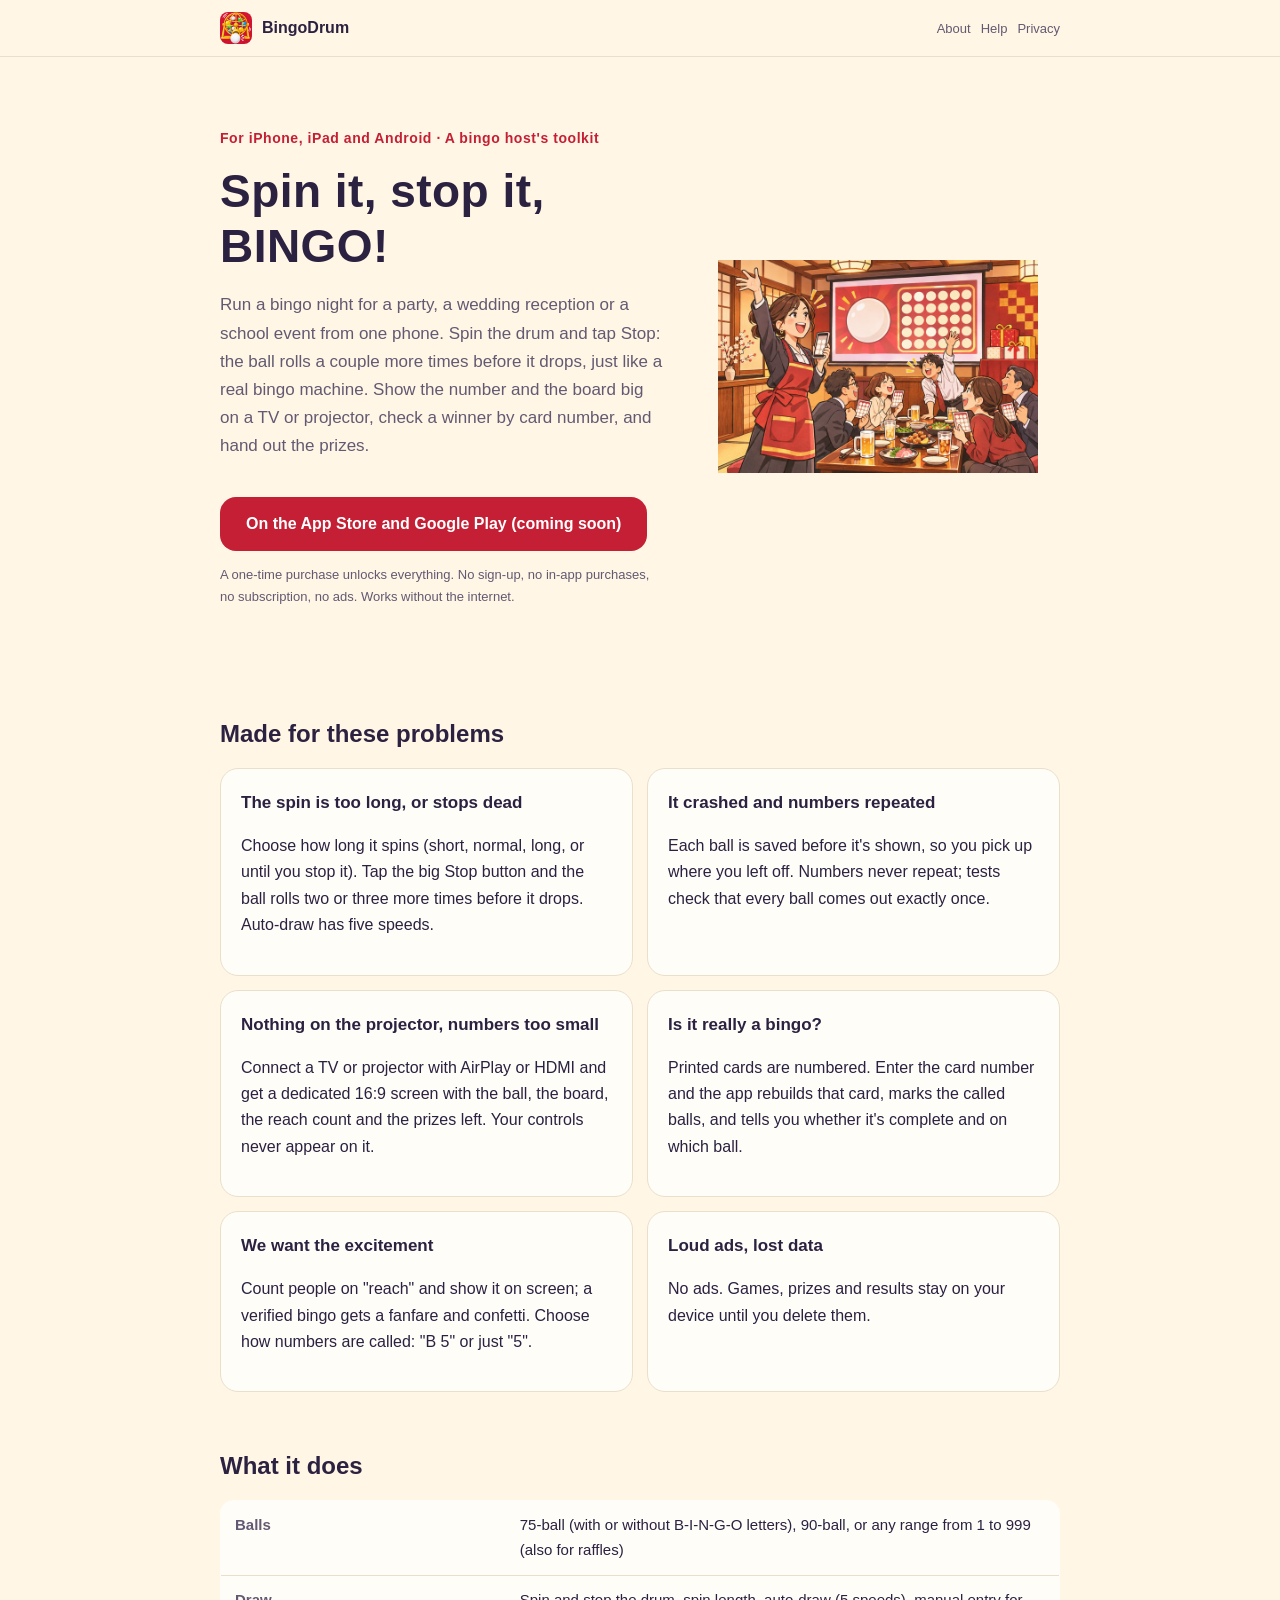
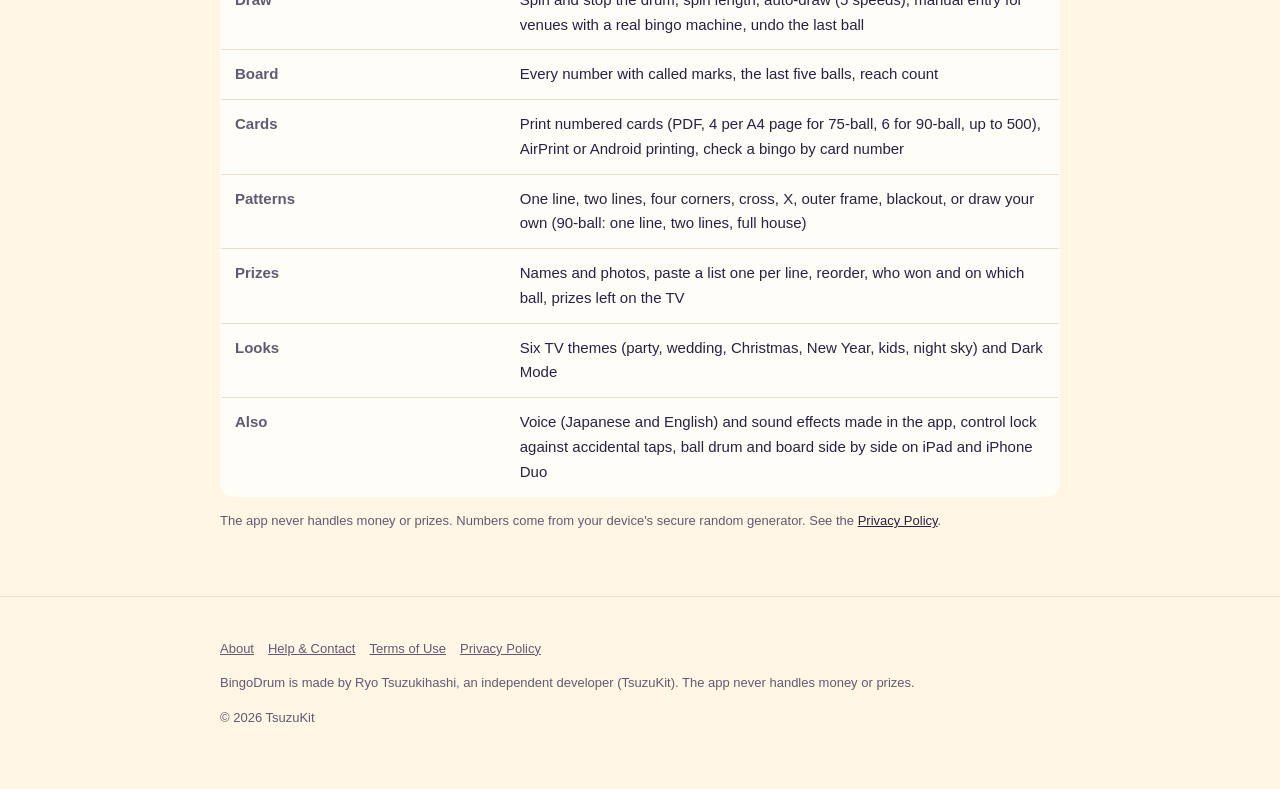
==== index.html @ 7516495e "ガラガラビンゴのサイトを公開" ====
<!DOCTYPE html>
<html lang="ja" data-title-ja="ガラガラビンゴ｜ビンゴマシーン・ビンゴカード作成・抽選アプリ（iPhone・iPad・Android）" data-title-en="BingoDrum | Bingo caller, card maker and number draw">
<head>
<meta charset="UTF-8">
<meta name="viewport" content="width=device-width, initial-scale=1">
<script>(function(){var l=navigator.languages&&navigator.languages.length?navigator.languages:[navigator.language||"ja"],p="en";for(var i=0;i<l.length;i++){var c=String(l[i]).toLowerCase();if(c.indexOf("ja")===0){p="ja";break}if(c.indexOf("en")===0){p="en";break}}var d=document.documentElement;d.lang=p;var t=d.getAttribute("data-title-"+p);if(t){document.title=t}})();</script>
<title>ガラガラビンゴ｜ビンゴマシーン・ビンゴカード作成・抽選アプリ（iPhone・iPad・Android）</title>
<meta name="description" content="忘年会・結婚式の二次会・子ども会のビンゴ大会を、スマホ1台で。回して止めるビンゴマシーン、テレビに映す大きな盤、カードの印刷とビンゴの確かめ、景品の進行。広告なし・買い切り。 / Run a bingo night from one phone: a spinning drum you stop yourself, a big board for the TV, printable cards with instant checks, and prizes. No ads, one-time purchase.">
<meta property="og:title" content="ガラガラビンゴ｜ビンゴマシーン・ビンゴカード作成・抽選アプリ（iPhone・iPad・Android）">
<meta property="og:description" content="忘年会・結婚式の二次会・子ども会のビンゴ大会を、スマホ1台で。回して止めるビンゴマシーン、テレビに映す大きな盤、カードの印刷とビンゴの確かめ、景品の進行。広告なし・買い切り。">
<meta property="og:type" content="website">
<meta property="og:url" content="https://bingodrum.tsuzukit.com/">
<meta property="og:image" content="https://bingodrum.tsuzukit.com/assets/og.jpg">
<link rel="icon" href="assets/icon.png">
<link rel="apple-touch-icon" href="assets/icon.png">
<link rel="stylesheet" href="style.css">
</head>
<body>
<div data-l="ja" lang="ja">
<header class="site"><div class="wrap">
<a class="brand" href="./"><img src="assets/icon.png" alt="" width="32" height="32">ガラガラビンゴ</a>
<nav class="site"><a href="./">紹介</a><a href="support.html">使い方</a><a href="privacy.html">プライバシー</a></nav>
</div></header>
<main class="wrap">
<section class="hero">
<div>
<p class="eyebrow">iPhone・iPad・Android 向け・ビンゴ大会の幹事の道具</p>
<h1>回して、止めて、<br>ビンゴ！</h1>
<p class="lead">忘年会・結婚式の二次会・子ども会のビンゴ大会を、スマホ1台で。手元で回して止めると、2〜3回ころがって玉が出る、ビンゴマシーンの手ざわり。テレビやプロジェクターには番号と盤を大きく映し、ビンゴが出たらカード番号で確かめて、景品を渡すところまで進められます。</p>
<a class="cta" href="#store" id="store">App Store・Google Play で見る（準備中）</a>
<p class="note">買い切りの有料アプリです。一度買えば、すべての機能が使えます。アカウント登録・アプリ内課金・サブスクリプション・広告はありません。ネットにつながっていなくても使えます。</p>
</div>
<img src="assets/hero.jpg" alt="忘年会の座敷で、エプロン姿の幹事がスマホを掲げ、スクリーンに大きな玉と番号の盤が映り、同僚たちが紙のビンゴカードを手に盛りあがっている絵" width="360">
</section>

<h2>こんな困りごとのために作りました</h2>
<div class="grid two">
<div class="card"><h3>回る時間が長い・ピタッと止まって味気ない</h3><p>回る長さを選べます（短い・ふつう・長い・押すまで）。大きな［止める］を押すと、玉が2〜3回ころがってから出ます。自動で回す間隔も5段から選べます。</p></div>
<div class="card"><h3>落ちて最初から・同じ数字がまた出る</h3><p>1玉出るたびに端末に書いてから見せるので、途中でアプリを閉じても続きから。数字は重なりなく、全部の玉がちょうど1回ずつ出ることをテストで確かめています。</p></div>
<div class="card"><h3>プロジェクターに映らない・数字が小さい</h3><p>AirPlay や HDMI でテレビ・プロジェクターにつなぐと、操作を映さない専用の画面（16:9 いっぱい）に、出た玉・盤・リーチの人数・残りの景品を大きく出します。</p></div>
<div class="card"><h3>本当にビンゴか分からない</h3><p>刷ったカードには番号が入っています。カード番号を入れると、そのカードを作り直して出た玉に印を付け、そろったか・何玉目でそろったかを出します。</p></div>
<div class="card"><h3>リーチとビンゴで盛りあがりたい</h3><p>［リーチ］で人数を数えて画面に出し、ビンゴを確かめたらファンファーレと紙吹雪。読み上げは「Bの5番」「5番」から選べます。</p></div>
<div class="card"><h3>広告の大きな音・データが消える</h3><p>広告はありません。大会・景品・結果は端末の中に残り、消すのは自分で決められます。</p></div>
</div>

<h2>できること</h2>
<table>
<tr><th>玉</th><td>75玉（B-I-N-G-O の字つき・字なしも）・90玉・自由な範囲（1〜999。番号くじにも）</td></tr>
<tr><th>回す</th><td>ビンゴマシーンを回して止める・回る長さ・自動で回す（5段）・本物のビンゴマシーンを使う会場では番号を手で入れる・最後の1玉を取り消す</td></tr>
<tr><th>盤</th><td>全部の番号に出た印・最後の5玉・リーチの人数</td></tr>
<tr><th>カード</th><td>カードを刷る（PDF・A4 に75玉は4枚・90玉は6枚・番号つき・最大500枚）・印刷（AirPrint／Android の印刷）・カード番号でビンゴを確かめる</td></tr>
<tr><th>型</th><td>1列・2列・四隅・十字・X・外周・全マス・自分で作る（90玉は1列・2列・全部）</td></tr>
<tr><th>景品</th><td>名前と写真・改行で一括に入れる・並べかえ・当たった人と何玉目か・残りをテレビに</td></tr>
<tr><th>見た目</th><td>テレビに映すテーマ6つ（宴会・結婚式・クリスマス・お正月・こども・夜空）・ダークモード</td></tr>
<tr><th>そのほか</th><td>読み上げ（日本語・英語）と効果音（アプリの中で作った音）・操作のロック（うっかり押しても変わらない）・iPad と iPhone Duo の広い画面では、ビンゴマシーンと盤を左右に並べます</td></tr>
</table>
<p class="note">アプリの中でお金や賞品を扱うことはありません。数字は端末の安全な乱数で決めます。くわしくは<a href="privacy.html">プライバシーポリシー</a>へ。</p>
</main>
<footer class="site"><div class="wrap">
<p><a href="./">紹介</a><a href="support.html">使い方とお問い合わせ</a><a href="terms.html">利用規約</a><a href="privacy.html">プライバシーポリシー</a></p>
<p>ガラガラビンゴは、個人開発者の續橋涼（TsuzuKit）が作っているアプリです。アプリの中でお金や賞品を扱うことはありません。</p>
<p>© 2026 TsuzuKit</p>
</div></footer>
</div>
<div data-l="en" lang="en">
<header class="site"><div class="wrap">
<a class="brand" href="./"><img src="assets/icon.png" alt="" width="32" height="32">BingoDrum</a>
<nav class="site"><a href="./">About</a><a href="support.html">Help</a><a href="privacy.html">Privacy</a></nav>
</div></header>
<main class="wrap">
<section class="hero">
<div>
<p class="eyebrow">For iPhone, iPad and Android · A bingo host's toolkit</p>
<h1>Spin it, stop it,<br>BINGO!</h1>
<p class="lead">Run a bingo night for a party, a wedding reception or a school event from one phone. Spin the drum and tap Stop: the ball rolls a couple more times before it drops, just like a real bingo machine. Show the number and the board big on a TV or projector, check a winner by card number, and hand out the prizes.</p>
<a class="cta" href="#store" id="store">On the App Store and Google Play (coming soon)</a>
<p class="note">A one-time purchase unlocks everything. No sign-up, no in-app purchases, no subscription, no ads. Works without the internet.</p>
</div>
<img src="assets/hero.jpg" alt="At a year-end party, a host in an apron raises her phone while a big ball and a number board show on the screen and colleagues lean in holding paper bingo cards" width="360">
</section>

<h2>Made for these problems</h2>
<div class="grid two">
<div class="card"><h3>The spin is too long, or stops dead</h3><p>Choose how long it spins (short, normal, long, or until you stop it). Tap the big Stop button and the ball rolls two or three more times before it drops. Auto-draw has five speeds.</p></div>
<div class="card"><h3>It crashed and numbers repeated</h3><p>Each ball is saved before it's shown, so you pick up where you left off. Numbers never repeat; tests check that every ball comes out exactly once.</p></div>
<div class="card"><h3>Nothing on the projector, numbers too small</h3><p>Connect a TV or projector with AirPlay or HDMI and get a dedicated 16:9 screen with the ball, the board, the reach count and the prizes left. Your controls never appear on it.</p></div>
<div class="card"><h3>Is it really a bingo?</h3><p>Printed cards are numbered. Enter the card number and the app rebuilds that card, marks the called balls, and tells you whether it's complete and on which ball.</p></div>
<div class="card"><h3>We want the excitement</h3><p>Count people on "reach" and show it on screen; a verified bingo gets a fanfare and confetti. Choose how numbers are called: "B 5" or just "5".</p></div>
<div class="card"><h3>Loud ads, lost data</h3><p>No ads. Games, prizes and results stay on your device until you delete them.</p></div>
</div>

<h2>What it does</h2>
<table>
<tr><th>Balls</th><td>75-ball (with or without B-I-N-G-O letters), 90-ball, or any range from 1 to 999 (also for raffles)</td></tr>
<tr><th>Draw</th><td>Spin and stop the drum, spin length, auto-draw (5 speeds), manual entry for venues with a real bingo machine, undo the last ball</td></tr>
<tr><th>Board</th><td>Every number with called marks, the last five balls, reach count</td></tr>
<tr><th>Cards</th><td>Print numbered cards (PDF, 4 per A4 page for 75-ball, 6 for 90-ball, up to 500), AirPrint or Android printing, check a bingo by card number</td></tr>
<tr><th>Patterns</th><td>One line, two lines, four corners, cross, X, outer frame, blackout, or draw your own (90-ball: one line, two lines, full house)</td></tr>
<tr><th>Prizes</th><td>Names and photos, paste a list one per line, reorder, who won and on which ball, prizes left on the TV</td></tr>
<tr><th>Looks</th><td>Six TV themes (party, wedding, Christmas, New Year, kids, night sky) and Dark Mode</td></tr>
<tr><th>Also</th><td>Voice (Japanese and English) and sound effects made in the app, control lock against accidental taps, ball drum and board side by side on iPad and iPhone Duo</td></tr>
</table>
<p class="note">The app never handles money or prizes. Numbers come from your device's secure random generator. See the <a href="privacy.html">Privacy Policy</a>.</p>
</main>
<footer class="site"><div class="wrap">
<p><a href="./">About</a><a href="support.html">Help & Contact</a><a href="terms.html">Terms of Use</a><a href="privacy.html">Privacy Policy</a></p>
<p>BingoDrum is made by Ryo Tsuzukihashi, an independent developer (TsuzuKit). The app never handles money or prizes.</p>
<p>© 2026 TsuzuKit</p>
</div></footer>
</div>
</body>
</html>
---- style.css ----
/* ガラガラビンゴ — 生成りの地・濃い紫の文字・祝いの赤（アプリの Theme と同じ。赤はいちばん押すものだけ、金は飾り） */
:root {
  --paper: #fff6e5; --card: #fffdf8; --ink: #2b2140; --sub: #625a72; --line: #eadfca;
  --vermilion: #c41f34; --vermilion-soft: #fbe3e1; --navy: #2b2140; --correct: #23794b;
}
@media (prefers-color-scheme: dark) {
  :root { --paper: #111318; --card: #1b1e25; --ink: #e9edf5; --sub: #a6aec0; --line: #2c313b;
    --vermilion: #ff7a86; --vermilion-soft: #3a1a1e; --navy: #d9cff0; --correct: #6fd39a; }
}
* { box-sizing: border-box; }
html { -webkit-text-size-adjust: 100%; }
body { margin: 0; background: var(--paper); color: var(--ink); line-height: 1.8;
  font-family: -apple-system, BlinkMacSystemFont, "Hiragino Sans", "Hiragino Kaku Gothic ProN", "Noto Sans JP", sans-serif; }
a { color: var(--navy); }
.wrap { max-width: 880px; margin: 0 auto; padding: 0 20px; }
header.site { border-bottom: 1px solid var(--line); background: var(--paper); position: sticky; top: 0; z-index: 5; }
header.site .wrap { display: flex; align-items: center; gap: 16px; min-height: 56px; }
.brand { display: flex; align-items: center; gap: 10px; font-weight: 800; text-decoration: none; color: var(--ink); margin-right: auto; }
.brand img { width: 32px; height: 32px; border-radius: 8px; }
nav.site a { font-size: 14px; text-decoration: none; color: var(--sub); margin-left: 14px; white-space: nowrap; }
nav.site a:hover { color: var(--ink); }
.hero { padding: 56px 0 40px; display: grid; gap: 32px; align-items: center; }
@media (min-width: 760px) { .hero { grid-template-columns: 1.1fr 0.9fr; } }
.eyebrow { color: var(--vermilion); font-weight: 700; font-size: 14px; letter-spacing: 0.04em; }
h1 { font-size: clamp(30px, 6vw, 46px); line-height: 1.35; margin: 8px 0 16px; letter-spacing: 0.01em; }
h2 { font-size: 24px; margin: 56px 0 16px; line-height: 1.5; }
h3 { font-size: 17px; margin: 0 0 6px; }
.lead { font-size: 17px; color: var(--sub); }
.cta { display: inline-block; margin-top: 20px; background: var(--vermilion); color: #ffffff; font-weight: 700; text-decoration: none;
  padding: 14px 26px; border-radius: 16px; }
.note { font-size: 13px; color: var(--sub); }
.hero img { width: 100%; max-width: 320px; height: auto; justify-self: center; }
.grid { display: grid; gap: 14px; }
@media (min-width: 700px) { .grid.two { grid-template-columns: 1fr 1fr; } .grid.three { grid-template-columns: repeat(3, 1fr); } }
.card { background: var(--card); border: 1px solid var(--line); border-radius: 18px; padding: 20px; }
.card.em { background: var(--vermilion-soft); border-color: transparent; }
.steps { counter-reset: step; }
.steps .card { position: relative; padding-left: 62px; }
.steps .card::before { counter-increment: step; content: counter(step); position: absolute; left: 18px; top: 18px; width: 32px; height: 32px;
  border-radius: 50%; border: 2.5px solid var(--vermilion); color: var(--vermilion); font-weight: 800; display: grid; place-items: center; }
table { width: 100%; border-collapse: collapse; background: var(--card); border: 1px solid var(--line); border-radius: 14px; overflow: hidden; }
th, td { text-align: left; padding: 12px 14px; border-bottom: 1px solid var(--line); vertical-align: top; font-size: 15px; }
th { width: 34%; color: var(--sub); font-weight: 600; }
tr:last-child th, tr:last-child td { border-bottom: none; }
.doc { padding: 40px 0 24px; }
.doc h1 { font-size: 30px; }
.doc h2 { font-size: 19px; margin: 36px 0 10px; }
.doc .meta { color: var(--sub); font-size: 14px; }
.doc .summary { background: var(--vermilion-soft); border-radius: 16px; padding: 18px 20px; margin: 20px 0; }
details { background: var(--card); border: 1px solid var(--line); border-radius: 14px; padding: 14px 18px; }
details + details { margin-top: 10px; }
summary { font-weight: 700; cursor: pointer; }
footer.site { border-top: 1px solid var(--line); margin-top: 64px; padding: 28px 0 48px; color: var(--sub); font-size: 13px; }
footer.site a { color: var(--sub); margin-right: 14px; }
.qid { font-family: ui-monospace, SFMono-Regular, Menlo, monospace; background: var(--card); border: 1px solid var(--line);
  border-radius: 8px; padding: 2px 8px; }
/* 端末の言語に合うほうだけ見せる（build.py が両方を1ページに入れる） */
html[lang="ja"] [data-l="en"], html[lang="en"] [data-l="ja"] { display: none; }
[lang="en"] { line-height: 1.65; }
[lang="en"] h1 { line-height: 1.2; }
[lang="en"] nav.site a { font-size: 13px; margin-left: 10px; }
@media (max-width: 480px) { nav.site a { font-size: 12px; margin-left: 8px; } header.site .wrap { gap: 4px; } .brand { gap: 7px; font-size: 15px; } }
.brand { white-space: nowrap; flex-shrink: 0; }
/* 幅の狭い画面では、上の帯の「紹介」を出さない（左のアプリ名が同じ行き先） */
@media (max-width: 480px) { nav.site a:first-child { display: none; } }
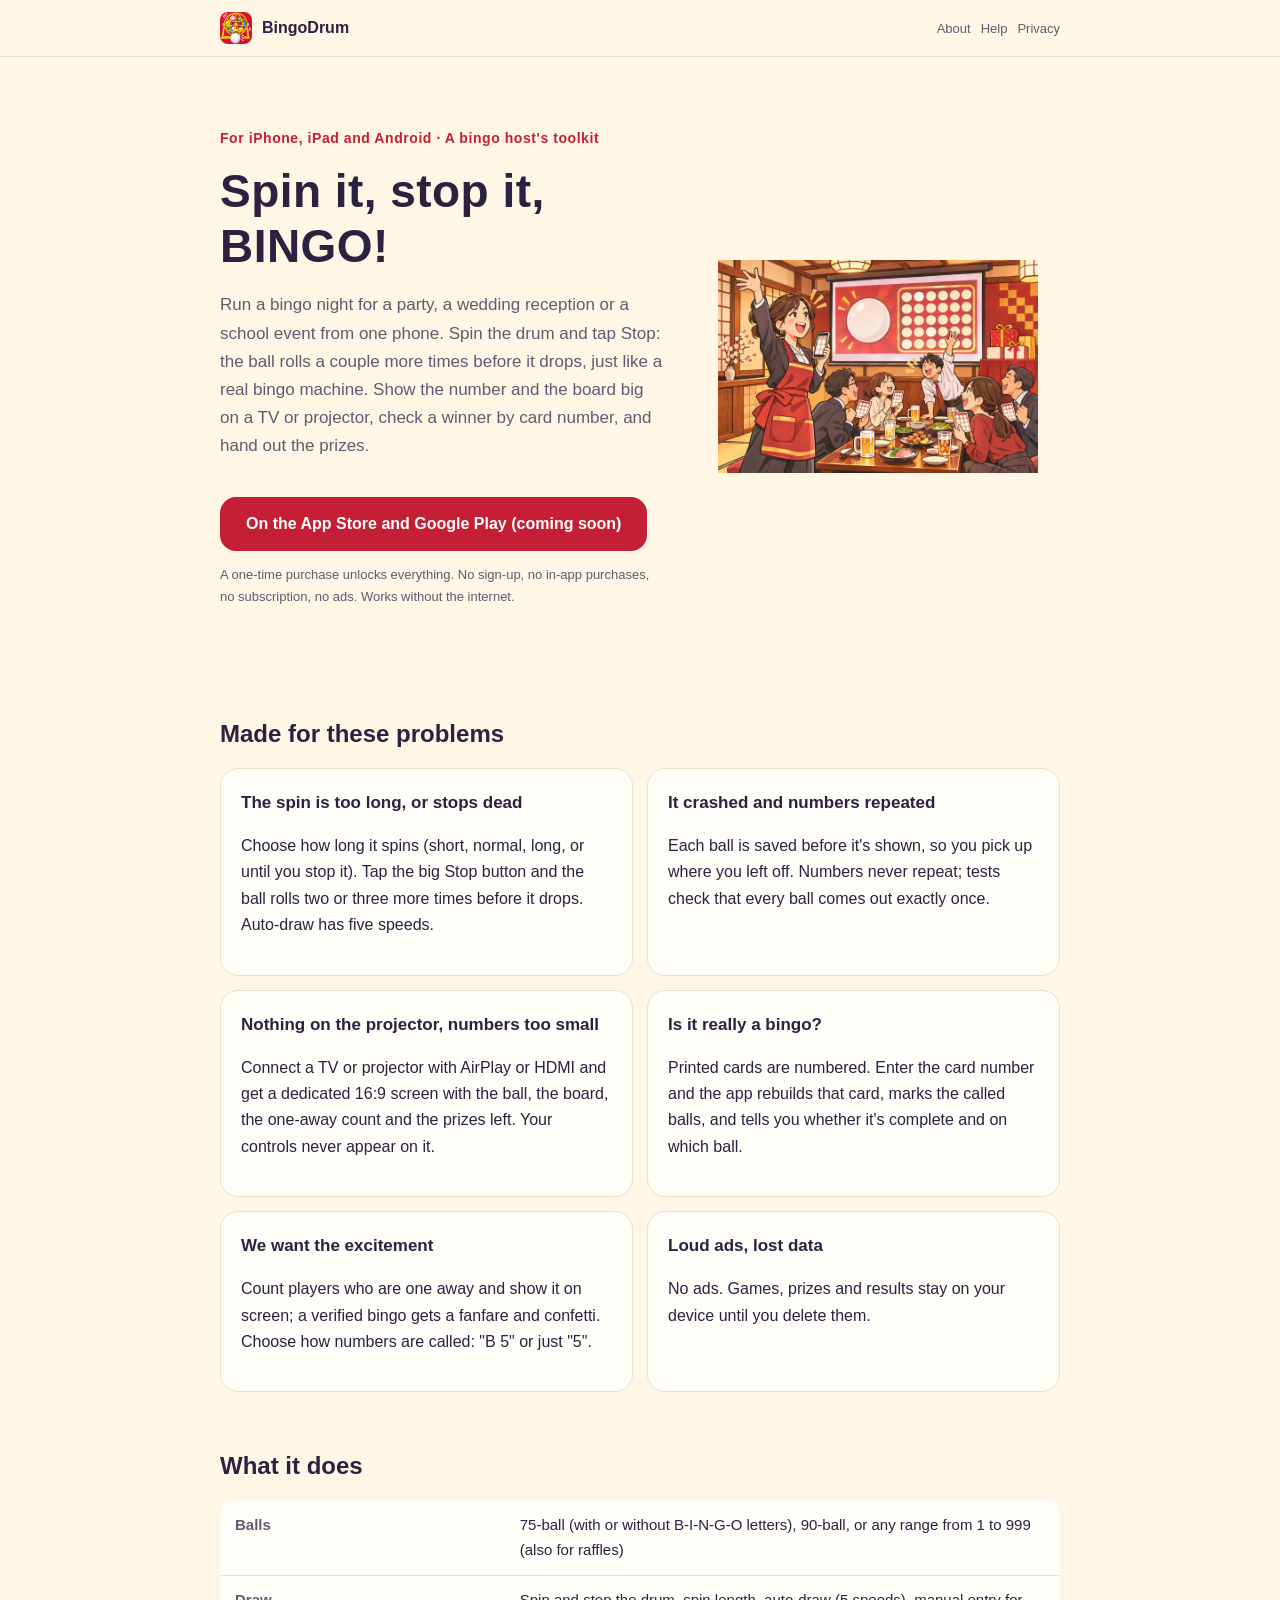
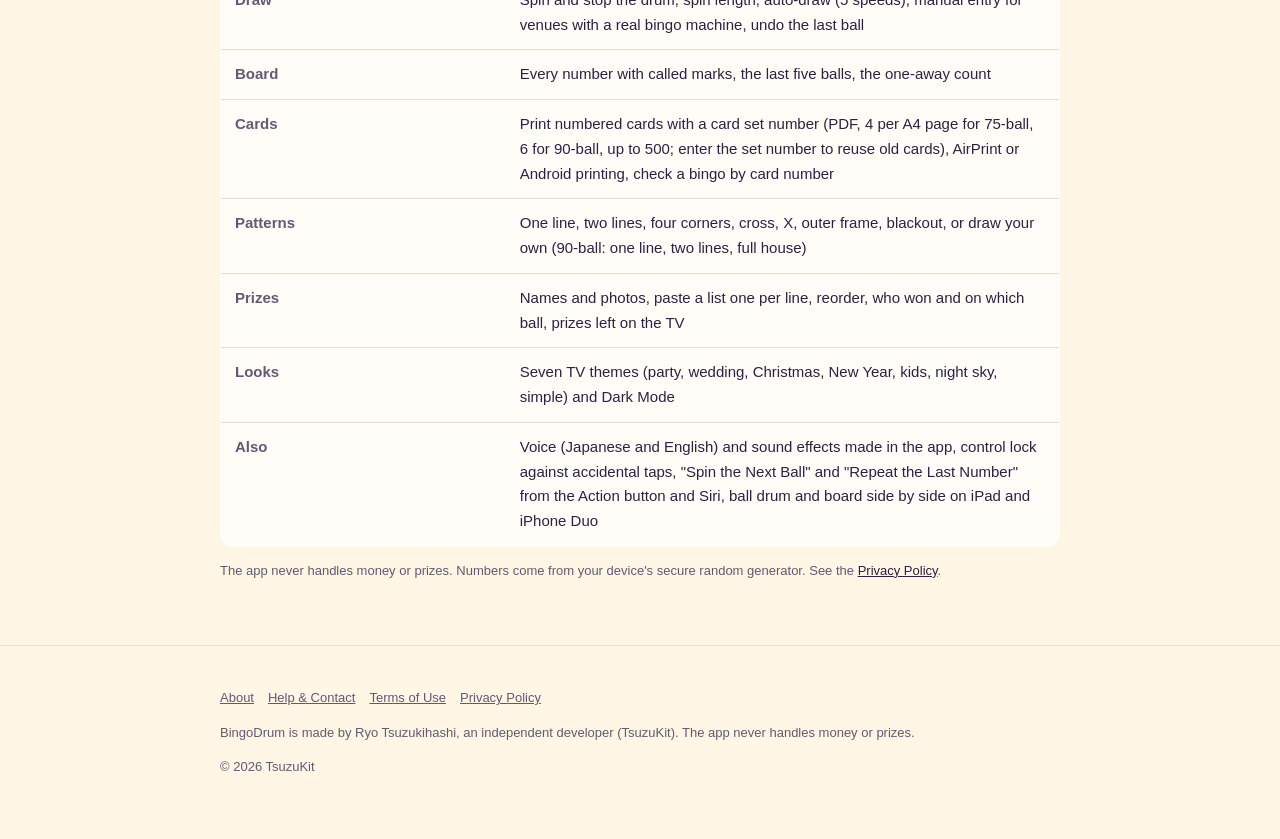
==== commit d643a270: "アクションボタンと Siri・カードの組・ロックの範囲・テーマ7つを実物に合わせた" ====
--- a/index.html
+++ b/index.html
@@ -46,13 +46,13 @@
 <h2>できること</h2>
 <table>
 <tr><th>玉</th><td>75玉（B-I-N-G-O の字つき・字なしも）・90玉・自由な範囲（1〜999。番号くじにも）</td></tr>
-<tr><th>回す</th><td>ビンゴマシーンを回して止める・回る長さ・自動で回す（5段）・本物のビンゴマシーンを使う会場では番号を手で入れる・最後の1玉を取り消す</td></tr>
+<tr><th>回す</th><td>ビンゴマシーンを回して止める・回る長さ・自動で回す（5段）・本物のビンゴマシーンを使う会場では出た番号を入れる・盤を押して入れる・最後の1玉を取り消す</td></tr>
 <tr><th>盤</th><td>全部の番号に出た印・最後の5玉・リーチの人数</td></tr>
-<tr><th>カード</th><td>カードを刷る（PDF・A4 に75玉は4枚・90玉は6枚・番号つき・最大500枚）・印刷（AirPrint／Android の印刷）・カード番号でビンゴを確かめる</td></tr>
+<tr><th>カード</th><td>カードを刷る（PDF・A4 に75玉は4枚・90玉は6枚・カード番号と「カードの組」の番号つき・最大500枚。組の番号を入れれば前に刷ったカードも使える）・印刷（AirPrint／Android の印刷）・カード番号でビンゴを確かめる</td></tr>
 <tr><th>型</th><td>1列・2列・四隅・十字・X・外周・全マス・自分で作る（90玉は1列・2列・全部）</td></tr>
 <tr><th>景品</th><td>名前と写真・改行で一括に入れる・並べかえ・当たった人と何玉目か・残りをテレビに</td></tr>
-<tr><th>見た目</th><td>テレビに映すテーマ6つ（宴会・結婚式・クリスマス・お正月・こども・夜空）・ダークモード</td></tr>
-<tr><th>そのほか</th><td>読み上げ（日本語・英語）と効果音（アプリの中で作った音）・操作のロック（うっかり押しても変わらない）・iPad と iPhone Duo の広い画面では、ビンゴマシーンと盤を左右に並べます</td></tr>
+<tr><th>見た目</th><td>テレビに映すテーマ7つ（宴会・結婚式・クリスマス・お正月・こども・夜空・シンプル）・ダークモード</td></tr>
+<tr><th>そのほか</th><td>読み上げ（日本語・英語）と効果音（アプリの中で作った音）・操作のロック（玉の取り消し・大会を終える・設定を開くときに Face ID かパスコードで確かめる）・アクションボタンと Siri で「次の玉を回す」「さっきの番号をもう一度」・iPad と iPhone Duo の広い画面では、ビンゴマシーンと盤を左右に並べます</td></tr>
 </table>
 <p class="note">アプリの中でお金や賞品を扱うことはありません。数字は端末の安全な乱数で決めます。くわしくは<a href="privacy.html">プライバシーポリシー</a>へ。</p>
 </main>
@@ -83,9 +83,9 @@
 <div class="grid two">
 <div class="card"><h3>The spin is too long, or stops dead</h3><p>Choose how long it spins (short, normal, long, or until you stop it). Tap the big Stop button and the ball rolls two or three more times before it drops. Auto-draw has five speeds.</p></div>
 <div class="card"><h3>It crashed and numbers repeated</h3><p>Each ball is saved before it's shown, so you pick up where you left off. Numbers never repeat; tests check that every ball comes out exactly once.</p></div>
-<div class="card"><h3>Nothing on the projector, numbers too small</h3><p>Connect a TV or projector with AirPlay or HDMI and get a dedicated 16:9 screen with the ball, the board, the reach count and the prizes left. Your controls never appear on it.</p></div>
+<div class="card"><h3>Nothing on the projector, numbers too small</h3><p>Connect a TV or projector with AirPlay or HDMI and get a dedicated 16:9 screen with the ball, the board, the one-away count and the prizes left. Your controls never appear on it.</p></div>
 <div class="card"><h3>Is it really a bingo?</h3><p>Printed cards are numbered. Enter the card number and the app rebuilds that card, marks the called balls, and tells you whether it's complete and on which ball.</p></div>
-<div class="card"><h3>We want the excitement</h3><p>Count people on "reach" and show it on screen; a verified bingo gets a fanfare and confetti. Choose how numbers are called: "B 5" or just "5".</p></div>
+<div class="card"><h3>We want the excitement</h3><p>Count players who are one away and show it on screen; a verified bingo gets a fanfare and confetti. Choose how numbers are called: "B 5" or just "5".</p></div>
 <div class="card"><h3>Loud ads, lost data</h3><p>No ads. Games, prizes and results stay on your device until you delete them.</p></div>
 </div>
 
@@ -93,12 +93,12 @@
 <table>
 <tr><th>Balls</th><td>75-ball (with or without B-I-N-G-O letters), 90-ball, or any range from 1 to 999 (also for raffles)</td></tr>
 <tr><th>Draw</th><td>Spin and stop the drum, spin length, auto-draw (5 speeds), manual entry for venues with a real bingo machine, undo the last ball</td></tr>
-<tr><th>Board</th><td>Every number with called marks, the last five balls, reach count</td></tr>
-<tr><th>Cards</th><td>Print numbered cards (PDF, 4 per A4 page for 75-ball, 6 for 90-ball, up to 500), AirPrint or Android printing, check a bingo by card number</td></tr>
+<tr><th>Board</th><td>Every number with called marks, the last five balls, the one-away count</td></tr>
+<tr><th>Cards</th><td>Print numbered cards with a card set number (PDF, 4 per A4 page for 75-ball, 6 for 90-ball, up to 500; enter the set number to reuse old cards), AirPrint or Android printing, check a bingo by card number</td></tr>
 <tr><th>Patterns</th><td>One line, two lines, four corners, cross, X, outer frame, blackout, or draw your own (90-ball: one line, two lines, full house)</td></tr>
 <tr><th>Prizes</th><td>Names and photos, paste a list one per line, reorder, who won and on which ball, prizes left on the TV</td></tr>
-<tr><th>Looks</th><td>Six TV themes (party, wedding, Christmas, New Year, kids, night sky) and Dark Mode</td></tr>
-<tr><th>Also</th><td>Voice (Japanese and English) and sound effects made in the app, control lock against accidental taps, ball drum and board side by side on iPad and iPhone Duo</td></tr>
+<tr><th>Looks</th><td>Seven TV themes (party, wedding, Christmas, New Year, kids, night sky, simple) and Dark Mode</td></tr>
+<tr><th>Also</th><td>Voice (Japanese and English) and sound effects made in the app, control lock against accidental taps, "Spin the Next Ball" and "Repeat the Last Number" from the Action button and Siri, ball drum and board side by side on iPad and iPhone Duo</td></tr>
 </table>
 <p class="note">The app never handles money or prizes. Numbers come from your device's secure random generator. See the <a href="privacy.html">Privacy Policy</a>.</p>
 </main>
